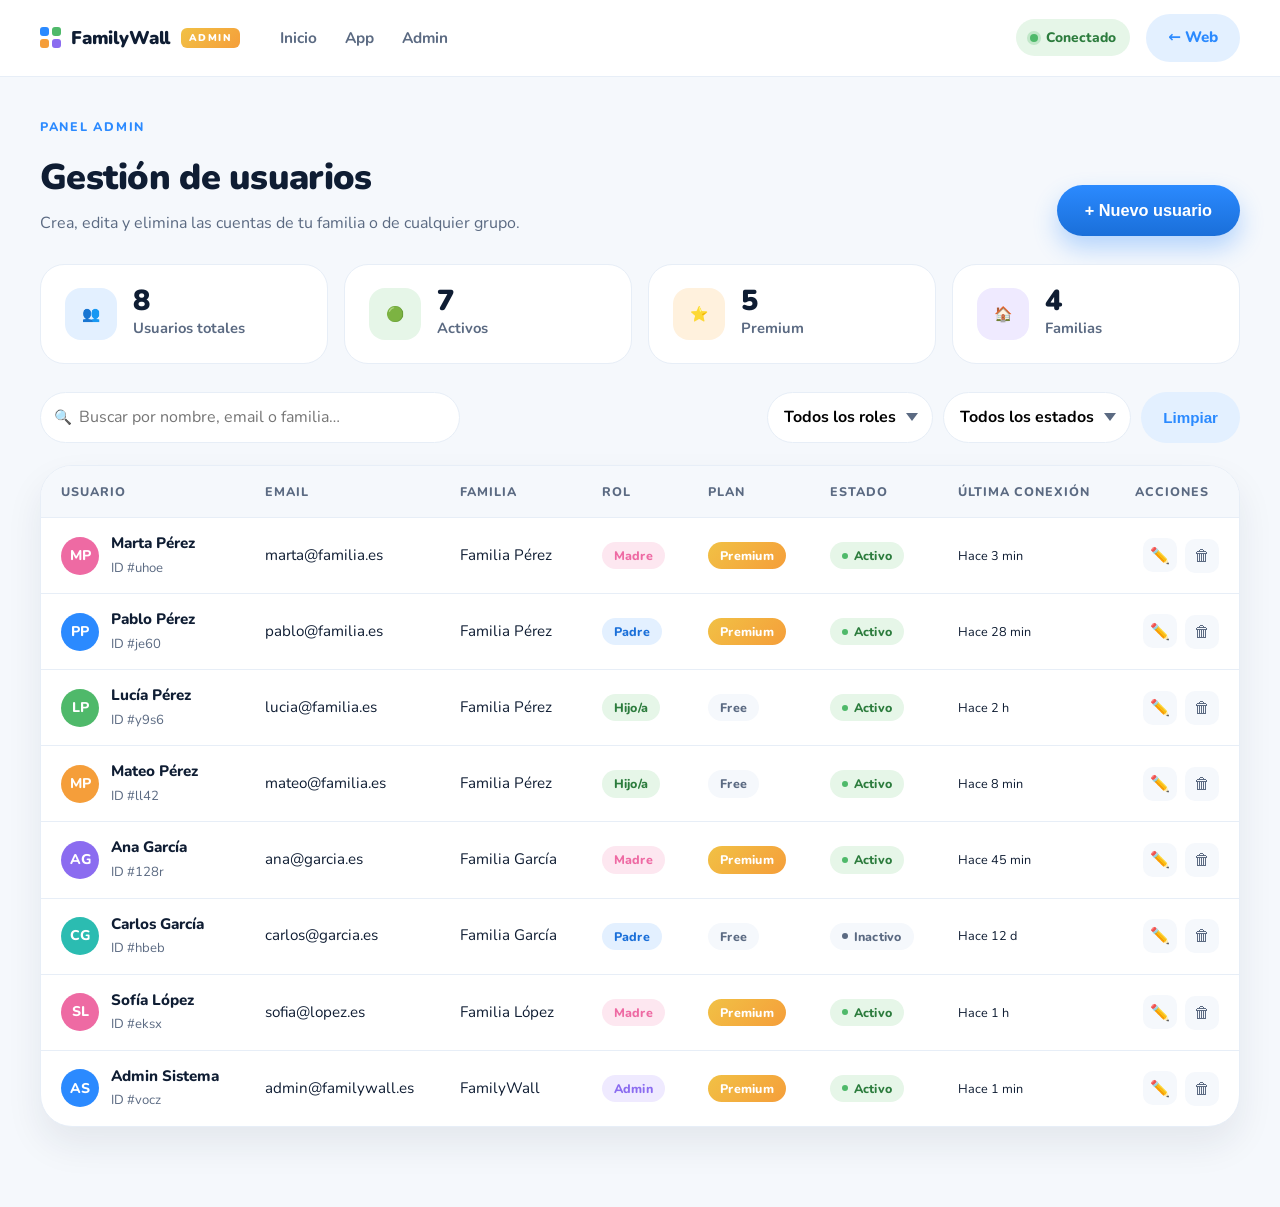
==== admin.html @ 041712ae "Add files via upload" ====
<!DOCTYPE html>
<html lang="es">
<head>
  <meta charset="UTF-8" />
  <meta name="viewport" content="width=device-width, initial-scale=1.0, viewport-fit=cover" />
  <title>FamilyWall · Panel admin</title>
  <link rel="preconnect" href="https://fonts.googleapis.com">
  <link rel="preconnect" href="https://fonts.gstatic.com" crossorigin>
  <link href="https://fonts.googleapis.com/css2?family=Nunito:wght@400;600;700;800;900&display=swap" rel="stylesheet">
  <link rel="stylesheet" href="styles.css" />
</head>
<body class="page-admin">

  <header class="site-header">
    <div class="container site-nav">
      <a href="index.html" class="logo" aria-label="FamilyWall inicio">
        <span class="logo-mark" aria-hidden="true">
          <span></span><span></span><span></span><span></span>
        </span>
        <span class="logo-text">FamilyWall <em class="logo-tag">admin</em></span>
      </a>
      <nav class="nav-links" aria-label="Principal">
        <a href="index.html">Inicio</a>
        <a href="app.html">App</a>
        <a href="admin.html" class="active">Admin</a>
      </nav>
      <div class="nav-actions">
        <span class="admin-pill"><span class="status-dot"></span> Conectado</span>
        <a href="index.html" class="btn btn-ghost">← Web</a>
      </div>
      <button class="menu-toggle" id="menu-toggle" aria-label="Abrir menú">
        <span></span><span></span><span></span>
      </button>
    </div>
  </header>

  <main class="admin-main">
    <div class="container">

      <div class="admin-page-head">
        <div>
          <p class="eyebrow">Panel admin</p>
          <h1>Gestión de usuarios</h1>
          <p class="muted">Crea, edita y elimina las cuentas de tu familia o de cualquier grupo.</p>
        </div>
        <button class="btn btn-primary btn-lg" id="open-new-user">+ Nuevo usuario</button>
      </div>

      <!-- Stats -->
      <section class="admin-stats">
        <article class="admin-stat admin-stat--blue">
          <span class="admin-stat-icon">👥</span>
          <div>
            <strong id="stat-total">0</strong>
            <span>Usuarios totales</span>
          </div>
        </article>
        <article class="admin-stat admin-stat--green">
          <span class="admin-stat-icon">🟢</span>
          <div>
            <strong id="stat-active">0</strong>
            <span>Activos</span>
          </div>
        </article>
        <article class="admin-stat admin-stat--orange">
          <span class="admin-stat-icon">⭐</span>
          <div>
            <strong id="stat-premium">0</strong>
            <span>Premium</span>
          </div>
        </article>
        <article class="admin-stat admin-stat--purple">
          <span class="admin-stat-icon">🏠</span>
          <div>
            <strong id="stat-families">0</strong>
            <span>Familias</span>
          </div>
        </article>
      </section>

      <!-- Toolbar -->
      <section class="admin-toolbar">
        <div class="search-wrap">
          <span class="search-icon">🔍</span>
          <input type="search" id="search-input" placeholder="Buscar por nombre, email o familia…" />
        </div>
        <div class="filter-wrap">
          <select id="filter-role">
            <option value="">Todos los roles</option>
            <option value="Admin">Admin</option>
            <option value="Padre">Padre</option>
            <option value="Madre">Madre</option>
            <option value="Hijo/a">Hijo/a</option>
            <option value="Otro">Otro</option>
          </select>
          <select id="filter-status">
            <option value="">Todos los estados</option>
            <option value="active">Activos</option>
            <option value="inactive">Inactivos</option>
          </select>
          <button class="btn btn-ghost" id="reset-filters">Limpiar</button>
        </div>
      </section>

      <!-- Users table -->
      <section class="admin-card">
        <div class="table-wrap">
          <table class="admin-table">
            <thead>
              <tr>
                <th>Usuario</th>
                <th>Email</th>
                <th>Familia</th>
                <th>Rol</th>
                <th>Plan</th>
                <th>Estado</th>
                <th>Última conexión</th>
                <th class="th-actions">Acciones</th>
              </tr>
            </thead>
            <tbody id="users-tbody"></tbody>
          </table>
        </div>
        <p class="empty-state hidden" id="empty-state">
          No hay usuarios que coincidan con tu búsqueda. Prueba a limpiar los filtros o añade uno nuevo.
        </p>
      </section>

    </div>
  </main>

  <!-- Modal usuario -->
  <div class="modal hidden" id="user-modal" aria-hidden="true">
    <div class="modal-panel">
      <button class="close-button" id="close-user-modal" aria-label="Cerrar">×</button>
      <h3 id="user-modal-title">Nuevo usuario</h3>
      <form id="user-form" novalidate>
        <input type="hidden" name="id" />
        <div class="form-row">
          <label>
            <span>Nombre</span>
            <input type="text" name="name" placeholder="Marta Pérez" required>
          </label>
          <label>
            <span>Email</span>
            <input type="email" name="email" placeholder="marta@ejemplo.com" required>
          </label>
        </div>
        <div class="form-row">
          <label>
            <span>Familia</span>
            <input type="text" name="family" placeholder="Familia Pérez" required>
          </label>
          <label>
            <span>Rol</span>
            <select name="role" required>
              <option>Padre</option>
              <option>Madre</option>
              <option>Hijo/a</option>
              <option>Admin</option>
              <option>Otro</option>
            </select>
          </label>
        </div>
        <div class="form-row">
          <label>
            <span>Plan</span>
            <select name="plan" required>
              <option value="Free">Free</option>
              <option value="Premium">Premium</option>
            </select>
          </label>
          <label>
            <span>Estado</span>
            <select name="status" required>
              <option value="active">Activo</option>
              <option value="inactive">Inactivo</option>
            </select>
          </label>
        </div>
        <label>
          <span>Color de avatar</span>
          <div class="color-picker" role="radiogroup">
            <label class="color-swatch"><input type="radio" name="color" value="blue" checked><span class="dot bg-blue"></span></label>
            <label class="color-swatch"><input type="radio" name="color" value="green"><span class="dot bg-green"></span></label>
            <label class="color-swatch"><input type="radio" name="color" value="orange"><span class="dot bg-orange"></span></label>
            <label class="color-swatch"><input type="radio" name="color" value="purple"><span class="dot bg-purple"></span></label>
            <label class="color-swatch"><input type="radio" name="color" value="pink"><span class="dot bg-pink"></span></label>
            <label class="color-swatch"><input type="radio" name="color" value="teal"><span class="dot bg-teal"></span></label>
          </div>
        </label>
        <div class="form-actions">
          <button type="button" class="btn btn-ghost" id="cancel-user">Cancelar</button>
          <button type="submit" class="btn btn-primary">Guardar usuario</button>
        </div>
      </form>
    </div>
  </div>

  <!-- Modal confirmación borrado -->
  <div class="modal hidden" id="confirm-modal" aria-hidden="true">
    <div class="modal-panel modal-panel--sm">
      <h3>¿Eliminar a este usuario?</h3>
      <p class="muted" id="confirm-text">Esta acción no se puede deshacer.</p>
      <div class="form-actions">
        <button class="btn btn-ghost" id="cancel-delete">Cancelar</button>
        <button class="btn btn-danger" id="confirm-delete">Eliminar</button>
      </div>
    </div>
  </div>

  <script src="admin.js"></script>
</body>
</html>
---- styles.css ----
:root {
  --bg: #ffffff;
  --bg-alt: #f5f8fc;
  --surface: #ffffff;
  --text: #0f1d33;
  --muted: #5b6a82;
  --line: #e7eef7;

  --primary: #2b8aff;
  --primary-dark: #1a6fd9;
  --primary-soft: #e3f0ff;

  --green: #4fb96a;
  --green-soft: #e6f6e8;
  --orange: #f59e3a;
  --orange-soft: #fff1dd;
  --purple: #8b6cf0;
  --purple-soft: #efeaff;
  --pink: #ee6aa3;
  --pink-soft: #fde7f0;
  --teal: #2bbcb1;
  --teal-soft: #def6f3;
  --red: #ef6b6b;
  --red-soft: #fde3e3;
  --gold: #f1c145;

  --shadow-sm: 0 4px 14px rgba(20, 43, 68, 0.06);
  --shadow: 0 18px 36px rgba(20, 43, 68, 0.08);
  --shadow-lg: 0 28px 60px rgba(20, 43, 68, 0.14);

  --radius-sm: 12px;
  --radius: 18px;
  --radius-lg: 24px;
  --radius-xl: 32px;
}

* { box-sizing: border-box; }

html { scroll-behavior: smooth; }

body {
  margin: 0;
  font-family: "Nunito", system-ui, -apple-system, BlinkMacSystemFont, "Segoe UI", Roboto, Helvetica, Arial, sans-serif;
  color: var(--text);
  background: var(--bg);
  -webkit-font-smoothing: antialiased;
  line-height: 1.55;
}

img, svg { display: block; max-width: 100%; }

a { color: inherit; text-decoration: none; }

.container {
  width: min(1200px, calc(100% - 48px));
  margin: 0 auto;
}

.text-blue   { color: var(--primary); }
.text-green  { color: var(--green); }
.text-orange { color: var(--orange); }
.text-red    { color: var(--red); }

/* ───── Top nav ───── */
.site-header {
  position: sticky;
  top: 0;
  z-index: 50;
  background: rgba(255, 255, 255, 0.92);
  border-bottom: 1px solid var(--line);
  backdrop-filter: blur(10px);
}

.site-nav {
  display: flex;
  align-items: center;
  gap: 32px;
  padding: 14px 0;
}

.logo {
  display: inline-flex;
  align-items: center;
  gap: 10px;
  font-weight: 900;
  font-size: 1.15rem;
  letter-spacing: -0.01em;
}
.logo-mark {
  display: grid;
  grid-template-columns: repeat(2, 9px);
  grid-template-rows: repeat(2, 9px);
  gap: 3px;
}
.logo-mark span:nth-child(1) { background: var(--primary); }
.logo-mark span:nth-child(2) { background: var(--green); }
.logo-mark span:nth-child(3) { background: var(--orange); }
.logo-mark span:nth-child(4) { background: var(--purple); }
.logo-mark span { border-radius: 3px; }
.logo-mark--light span { opacity: 0.95; }

.nav-links {
  display: flex;
  gap: 28px;
  margin-left: 8px;
  flex: 1;
}
.nav-links a {
  color: var(--muted);
  font-weight: 700;
  font-size: 0.96rem;
  transition: color .18s ease;
}
.nav-links a:hover { color: var(--primary); }

.nav-actions {
  display: flex;
  align-items: center;
  gap: 16px;
}
.link-muted {
  color: var(--muted);
  font-weight: 700;
  font-size: 0.96rem;
}
.link-muted:hover { color: var(--primary); }

.menu-toggle {
  display: none;
  width: 40px; height: 40px;
  border: none;
  background: transparent;
  flex-direction: column;
  gap: 5px;
  cursor: pointer;
  padding: 0;
  align-items: center; justify-content: center;
}
.menu-toggle span {
  width: 22px; height: 2.5px;
  background: var(--text);
  border-radius: 2px;
}

/* ───── Buttons ───── */
.btn {
  display: inline-flex;
  align-items: center;
  justify-content: center;
  gap: 8px;
  padding: 12px 22px;
  border-radius: 999px;
  font-weight: 800;
  font-size: 0.95rem;
  border: none;
  cursor: pointer;
  transition: transform .18s ease, box-shadow .18s ease, background .18s ease, color .18s ease;
  white-space: nowrap;
}
.btn-lg { padding: 16px 28px; font-size: 1.02rem; }

.btn-primary {
  background: linear-gradient(180deg, var(--primary) 0%, var(--primary-dark) 100%);
  color: #fff;
  box-shadow: 0 12px 24px rgba(43, 138, 255, 0.32);
}
.btn-primary:hover { transform: translateY(-1px); box-shadow: 0 16px 28px rgba(43, 138, 255, 0.42); }

.btn-ghost {
  background: var(--primary-soft);
  color: var(--primary);
}
.btn-ghost:hover { background: #d2e6ff; }

.btn-light {
  background: #fff;
  color: var(--primary);
}
.btn-light:hover { transform: translateY(-1px); }

.btn-outline-light {
  background: transparent;
  color: #fff;
  border: 2px solid rgba(255, 255, 255, 0.6);
}
.btn-outline-light:hover { background: rgba(255, 255, 255, 0.12); }

.btn-ghost-light {
  background: rgba(255, 255, 255, 0.18);
  color: #fff;
  border: 1px solid rgba(255, 255, 255, 0.32);
}
.btn-ghost-light:hover { background: rgba(255, 255, 255, 0.26); }

/* ───── Hero ───── */
.hero {
  position: relative;
  padding: 64px 0 96px;
  background:
    radial-gradient(circle at 92% 0%, rgba(139, 108, 240, 0.10), transparent 38%),
    radial-gradient(circle at -10% 6%, rgba(43, 138, 255, 0.16), transparent 36%),
    linear-gradient(180deg, #f7fbff 0%, #ffffff 100%);
  overflow: hidden;
}
.hero-grid {
  display: grid;
  grid-template-columns: 1.05fr 0.95fr;
  gap: 56px;
  align-items: center;
}

.eyebrow {
  margin: 0 0 14px;
  color: var(--primary);
  font-weight: 800;
  letter-spacing: 0.14em;
  text-transform: uppercase;
  font-size: 0.78rem;
}

.hero-copy h1 {
  margin: 0 0 18px;
  font-size: clamp(2.4rem, 4.5vw, 3.8rem);
  line-height: 1.05;
  font-weight: 900;
  letter-spacing: -0.02em;
}

.lead {
  margin: 0 0 28px;
  color: var(--muted);
  font-size: 1.1rem;
  max-width: 56ch;
}

.cta-row {
  display: flex;
  flex-wrap: wrap;
  gap: 12px;
  margin-bottom: 24px;
}

.store-badges {
  display: flex;
  gap: 12px;
  flex-wrap: wrap;
  margin-bottom: 24px;
}
.store-badge {
  display: inline-flex;
  align-items: center;
  gap: 10px;
  background: var(--text);
  color: #fff;
  padding: 10px 18px;
  border-radius: 14px;
  transition: transform .18s ease;
}
.store-badge:hover { transform: translateY(-2px); }
.store-badge svg {
  width: 22px; height: 22px;
  fill: #fff;
}
.store-badge span {
  display: flex;
  flex-direction: column;
  line-height: 1.1;
}
.store-badge small { font-size: 0.7rem; opacity: 0.75; }
.store-badge strong { font-size: 1.02rem; font-weight: 800; }

.trust-list {
  list-style: none;
  margin: 0; padding: 0;
  display: flex;
  flex-wrap: wrap;
  gap: 18px;
  color: var(--muted);
  font-weight: 700;
  font-size: 0.92rem;
}
.check {
  display: inline-grid;
  place-items: center;
  width: 20px; height: 20px;
  border-radius: 50%;
  background: var(--green-soft);
  color: var(--green);
  margin-right: 6px;
  font-size: 0.78rem;
  font-weight: 900;
}

/* ───── Phone mockups ───── */
.hero-visual {
  position: relative;
  height: 540px;
}
.phone {
  position: absolute;
  width: 270px;
  height: 540px;
  background: #0f1d33;
  border-radius: 42px;
  padding: 12px;
  box-shadow: var(--shadow-lg);
}
.phone-front {
  top: 0;
  left: 50%;
  transform: translateX(-50%) rotate(-4deg);
  z-index: 2;
}
.phone-back {
  top: 70px;
  right: -10px;
  transform: rotate(7deg);
  z-index: 1;
  opacity: 0.95;
}
.phone-notch {
  position: absolute;
  top: 12px;
  left: 50%;
  transform: translateX(-50%);
  width: 80px;
  height: 18px;
  background: #0f1d33;
  border-radius: 0 0 12px 12px;
  z-index: 3;
}
.phone-screen {
  width: 100%;
  height: 100%;
  background: linear-gradient(180deg, #f5faff 0%, #ffffff 100%);
  border-radius: 30px;
  padding: 32px 16px 16px;
  display: flex;
  flex-direction: column;
  gap: 10px;
  overflow: hidden;
}
.screen-header {
  display: flex;
  justify-content: space-between;
  align-items: center;
  padding: 0 4px 8px;
}
.screen-header strong { font-size: 1.2rem; }
.dot-row { display: inline-flex; gap: 4px; }
.dot-row i { width: 6px; height: 6px; border-radius: 50%; background: var(--line); }

.screen-card {
  display: flex;
  align-items: center;
  gap: 10px;
  background: #fff;
  padding: 10px 12px;
  border-radius: 14px;
  box-shadow: var(--shadow-sm);
  font-size: 0.82rem;
}
.screen-card strong { display: block; font-size: 0.86rem; }
.screen-card small { color: var(--muted); font-size: 0.74rem; }
.screen-icon {
  width: 36px; height: 36px;
  border-radius: 10px;
  display: grid; place-items: center;
  font-size: 1.1rem;
  flex-shrink: 0;
}
.screen-card--blue   .screen-icon { background: var(--primary-soft); }
.screen-card--green  .screen-icon { background: var(--green-soft); }
.screen-card--orange .screen-icon { background: var(--orange-soft); }
.screen-card--blue   { border-left: 3px solid var(--primary); }
.screen-card--green  { border-left: 3px solid var(--green); }
.screen-card--orange { border-left: 3px solid var(--orange); }

.screen-avatars {
  margin-top: auto;
  display: flex;
  padding: 6px 4px;
}

/* Chat phone */
.screen-chat {
  background: linear-gradient(180deg, #eaf2fb 0%, #ffffff 100%);
  padding: 36px 14px 14px;
  gap: 8px;
}
.bubble {
  max-width: 80%;
  padding: 10px 14px;
  border-radius: 18px;
  font-size: 0.85rem;
  line-height: 1.35;
  box-shadow: var(--shadow-sm);
}
.bubble-in  { background: #fff; align-self: flex-start; border-bottom-left-radius: 4px; }
.bubble-out { background: var(--primary); color: #fff; align-self: flex-end; border-bottom-right-radius: 4px; }
.chat-input {
  margin-top: auto;
  background: #fff;
  border-radius: 999px;
  padding: 10px 16px;
  color: var(--muted);
  font-size: 0.82rem;
  box-shadow: var(--shadow-sm);
}

.av {
  width: 30px; height: 30px;
  border-radius: 50%;
  display: inline-grid;
  place-items: center;
  color: #fff;
  font-weight: 800;
  font-size: 0.78rem;
  border: 2.5px solid #fff;
}
.av + .av { margin-left: -8px; }
.av-blue   { background: var(--primary); }
.av-green  { background: var(--green); }
.av-orange { background: var(--orange); }
.av-purple { background: var(--purple); }

/* Floating cards */
.floating-card {
  position: absolute;
  background: #fff;
  border-radius: 16px;
  padding: 12px 14px;
  display: flex;
  align-items: center;
  gap: 10px;
  box-shadow: var(--shadow-lg);
  font-size: 0.84rem;
  z-index: 4;
}
.floating-card strong { display: block; font-size: 0.88rem; }
.floating-card small { color: var(--muted); font-size: 0.74rem; }
.fc-icon {
  width: 36px; height: 36px;
  border-radius: 12px;
  display: grid; place-items: center;
  font-size: 1.05rem;
  flex-shrink: 0;
}
.floating-card--cal { top: 30px; left: -10px; }
.floating-card--cal .fc-icon { background: var(--purple-soft); }
.floating-card--loc { bottom: 40px; left: 20px; }
.floating-card--loc .fc-icon { background: var(--red-soft); }

/* ───── Social proof ───── */
.social-proof {
  background: var(--bg-alt);
  padding: 28px 0;
  border-bottom: 1px solid var(--line);
}
.social-proof-inner {
  display: flex;
  justify-content: space-between;
  align-items: center;
  flex-wrap: wrap;
  gap: 16px;
  color: var(--muted);
  font-weight: 700;
}
.social-proof p { margin: 0; }
.social-proof strong { color: var(--text); }
.stars { display: flex; flex-direction: column; align-items: flex-end; }
.stars span { color: var(--gold); letter-spacing: 2px; font-size: 1.05rem; }
.stars small { font-size: 0.82rem; }

/* ───── Section heads ───── */
.section-head {
  text-align: center;
  max-width: 720px;
  margin: 0 auto 56px;
}
.section-head h2 {
  margin: 0 0 14px;
  font-size: clamp(1.8rem, 3vw, 2.6rem);
  font-weight: 900;
  letter-spacing: -0.02em;
  line-height: 1.15;
}
.section-sub {
  margin: 0;
  color: var(--muted);
  font-size: 1.05rem;
}

/* ───── Features grid ───── */
.features { padding: 96px 0; }

.features-grid {
  display: grid;
  grid-template-columns: repeat(3, 1fr);
  gap: 22px;
}
.feature-card {
  background: #fff;
  border: 1px solid var(--line);
  border-radius: var(--radius-lg);
  padding: 28px;
  transition: transform .18s ease, box-shadow .18s ease, border-color .18s ease;
}
.feature-card:hover {
  transform: translateY(-3px);
  box-shadow: var(--shadow);
  border-color: transparent;
}
.feature-card h3 {
  margin: 14px 0 8px;
  font-size: 1.18rem;
  font-weight: 800;
  letter-spacing: -0.01em;
  display: flex;
  align-items: center;
  gap: 8px;
  flex-wrap: wrap;
}
.feature-card p {
  margin: 0;
  color: var(--muted);
  font-size: 0.96rem;
}
.feature-icon {
  display: grid;
  place-items: center;
  width: 52px; height: 52px;
  border-radius: 16px;
  font-size: 1.5rem;
}
.f-blue   .feature-icon { background: var(--primary-soft); }
.f-green  .feature-icon { background: var(--green-soft); }
.f-orange .feature-icon { background: var(--orange-soft); }
.f-purple .feature-icon { background: var(--purple-soft); }
.f-pink   .feature-icon { background: var(--pink-soft); }
.f-teal   .feature-icon { background: var(--teal-soft); }
.f-red    .feature-icon { background: var(--red-soft); }

.badge-premium {
  display: inline-block;
  background: linear-gradient(135deg, #f1c145 0%, #f59e3a 100%);
  color: #fff;
  font-size: 0.66rem;
  font-weight: 900;
  letter-spacing: 0.08em;
  text-transform: uppercase;
  padding: 4px 8px;
  border-radius: 6px;
}
.badge-premium--lg {
  font-size: 0.78rem;
  padding: 6px 14px;
  border-radius: 999px;
}

/* ───── Alternating feature rows ───── */
.feature-rows { padding: 64px 0 96px; background: var(--bg-alt); }
.feature-row {
  display: grid;
  grid-template-columns: 1fr 1fr;
  align-items: center;
  gap: 72px;
  padding: 56px 0;
}
.feature-row.reverse .feature-row-copy { order: 2; }
.feature-row.reverse .feature-row-visual { order: 1; }
.feature-row h2 {
  margin: 0 0 16px;
  font-size: clamp(1.6rem, 2.6vw, 2.2rem);
  font-weight: 900;
  line-height: 1.15;
  letter-spacing: -0.02em;
}
.feature-row p {
  margin: 0 0 20px;
  color: var(--muted);
  font-size: 1.02rem;
}

.bullets {
  list-style: none;
  margin: 0 0 28px;
  padding: 0;
  display: grid;
  gap: 10px;
}
.bullets li {
  position: relative;
  padding-left: 28px;
  color: var(--text);
  font-weight: 600;
}
.bullets li::before {
  content: "✓";
  position: absolute;
  left: 0;
  top: 0;
  width: 20px; height: 20px;
  background: var(--green-soft);
  color: var(--green);
  border-radius: 50%;
  display: grid; place-items: center;
  font-size: 0.78rem;
  font-weight: 900;
}

/* ── Mock visuals shared ── */
.feature-row-visual > * {
  background: #fff;
  border-radius: var(--radius-xl);
  padding: 24px;
  box-shadow: var(--shadow-lg);
}

/* Mock calendar */
.mock-calendar { display: grid; gap: 12px; }
.mc-header {
  display: flex;
  justify-content: space-between;
  align-items: center;
}
.mc-header strong { font-size: 1.15rem; }
.mc-arrows { color: var(--primary); font-weight: 900; letter-spacing: 6px; }
.mc-week, .mc-grid {
  display: grid;
  grid-template-columns: repeat(7, 1fr);
  gap: 6px;
  text-align: center;
}
.mc-week span {
  font-size: 0.72rem;
  color: var(--muted);
  font-weight: 800;
  text-transform: uppercase;
  letter-spacing: 0.1em;
}
.mc-grid div {
  padding: 10px 0;
  border-radius: 10px;
  font-weight: 700;
  font-size: 0.92rem;
  background: #f6f9fd;
  position: relative;
}
.mc-grid div:empty { background: transparent; }
.mc-grid .today {
  background: linear-gradient(180deg, var(--primary) 0%, var(--primary-dark) 100%);
  color: #fff;
}
.mc-grid .dot-blue::after,
.mc-grid .dot-green::after,
.mc-grid .dot-orange::after,
.mc-grid .dot-purple::after {
  content: "";
  position: absolute;
  bottom: 4px;
  left: 50%;
  transform: translateX(-50%);
  width: 5px; height: 5px;
  border-radius: 50%;
}
.mc-grid .dot-blue::after   { background: var(--primary); }
.mc-grid .dot-green::after  { background: var(--green); }
.mc-grid .dot-orange::after { background: var(--orange); }
.mc-grid .dot-purple::after { background: var(--purple); }

.mc-event {
  display: flex;
  gap: 10px;
  align-items: center;
  padding: 10px 14px;
  border-radius: 12px;
  font-weight: 700;
  font-size: 0.92rem;
}
.mc-event span {
  font-size: 0.78rem;
  font-weight: 900;
  letter-spacing: 0.04em;
  padding: 3px 8px;
  border-radius: 6px;
  background: rgba(255, 255, 255, 0.7);
}
.mc-event--blue  { background: var(--primary-soft); color: var(--primary-dark); }
.mc-event--green { background: var(--green-soft); color: #2c7c3d; }

/* Mock list */
.mock-list { display: grid; gap: 8px; }
.ml-head {
  display: flex;
  justify-content: space-between;
  align-items: center;
  margin-bottom: 4px;
}
.ml-head strong { font-size: 1.1rem; }
.ml-head span { color: var(--muted); font-size: 0.86rem; font-weight: 700; }
.ml-item {
  display: flex;
  align-items: center;
  gap: 12px;
  padding: 12px 14px;
  background: #f6f9fd;
  border-radius: 14px;
  font-weight: 700;
  cursor: pointer;
  transition: background .18s ease;
}
.ml-item:hover { background: #eef4fb; }
.ml-item input { width: 20px; height: 20px; accent-color: var(--primary); cursor: pointer; }
.ml-item span { flex: 1; }
.ml-item em {
  font-style: normal;
  color: var(--muted);
  font-size: 0.86rem;
  font-weight: 700;
}
.ml-item:has(input:checked) span { text-decoration: line-through; color: var(--muted); }
.ml-add {
  margin-top: 6px;
  padding: 12px;
  border: 2px dashed var(--line);
  background: transparent;
  color: var(--primary);
  border-radius: 14px;
  font-weight: 800;
  cursor: pointer;
  transition: background .18s ease, border-color .18s ease;
}
.ml-add:hover { background: var(--primary-soft); border-color: var(--primary-soft); }

/* Mock menu */
.mock-menu { display: grid; gap: 10px; }
.mm-day {
  display: flex;
  justify-content: space-between;
  align-items: center;
  gap: 14px;
  padding: 14px 16px;
  background: #f6f9fd;
  border-radius: 14px;
}
.mm-day strong {
  font-size: 0.92rem;
  text-transform: uppercase;
  letter-spacing: 0.08em;
  color: var(--muted);
  min-width: 80px;
}
.mm-day span {
  font-weight: 700;
  font-size: 0.94rem;
  text-align: right;
}
.mm-day--today {
  background: var(--orange-soft);
}
.mm-day--today strong { color: var(--orange); }

/* Mock map */
.mock-map {
  position: relative;
  height: 380px;
  background: linear-gradient(135deg, #eaf3fb 0%, #f6f9fd 100%);
  overflow: hidden;
}
.map-grid {
  position: absolute;
  inset: 0;
  background-image:
    linear-gradient(rgba(43, 138, 255, 0.08) 1px, transparent 1px),
    linear-gradient(90deg, rgba(43, 138, 255, 0.08) 1px, transparent 1px);
  background-size: 40px 40px;
}
.map-pin {
  position: absolute;
  width: 38px; height: 38px;
  border-radius: 50%;
  display: grid;
  place-items: center;
  color: #fff;
  font-weight: 900;
  border: 4px solid #fff;
  box-shadow: var(--shadow);
}
.pin-blue   { background: var(--primary); }
.pin-green  { background: var(--green); }
.pin-orange { background: var(--orange); }
.map-card {
  position: absolute;
  bottom: 16px;
  left: 16px;
  right: 16px;
  background: #fff;
  border-radius: 16px;
  padding: 14px 16px;
  box-shadow: var(--shadow-lg);
}
.map-card strong { font-size: 1rem; }
.map-card small { display: block; color: var(--muted); margin-top: 2px; font-size: 0.86rem; }

/* ───── Premium ───── */
.premium { padding: 64px 0; }
.premium-card {
  background: linear-gradient(135deg, #1a2438 0%, #233155 100%);
  color: #fff;
  border-radius: var(--radius-xl);
  padding: 56px;
  display: grid;
  grid-template-columns: 1.4fr 0.8fr;
  gap: 48px;
  align-items: center;
  position: relative;
  overflow: hidden;
}
.premium-card::before {
  content: "";
  position: absolute;
  width: 320px; height: 320px;
  border-radius: 50%;
  background: radial-gradient(circle, rgba(241, 193, 69, 0.35) 0%, transparent 70%);
  top: -120px; right: -80px;
}
.premium-card h2 {
  margin: 16px 0 16px;
  font-size: clamp(1.8rem, 2.6vw, 2.4rem);
  font-weight: 900;
  letter-spacing: -0.02em;
  line-height: 1.15;
  position: relative;
}
.premium-card p {
  margin: 0 0 28px;
  color: rgba(255, 255, 255, 0.78);
  font-size: 1.05rem;
  max-width: 52ch;
  position: relative;
}
.premium-card .cta-row { position: relative; margin: 0; }
.premium-list {
  list-style: none;
  margin: 0; padding: 0;
  display: grid;
  gap: 14px;
  position: relative;
}
.premium-list li {
  display: flex;
  align-items: center;
  gap: 14px;
  padding: 14px 18px;
  background: rgba(255, 255, 255, 0.08);
  border-radius: 14px;
  font-weight: 700;
}
.premium-list span {
  width: 36px; height: 36px;
  border-radius: 12px;
  background: rgba(241, 193, 69, 0.25);
  display: grid; place-items: center;
  font-size: 1.1rem;
}

/* ───── Testimonials ───── */
.testimonials { padding: 96px 0; }
.testimonials-grid {
  display: grid;
  grid-template-columns: repeat(3, 1fr);
  gap: 22px;
}
.testimonial {
  margin: 0;
  background: #fff;
  border: 1px solid var(--line);
  border-radius: var(--radius-lg);
  padding: 28px;
  display: flex;
  flex-direction: column;
  gap: 22px;
  transition: transform .18s ease, box-shadow .18s ease;
}
.testimonial:hover { transform: translateY(-3px); box-shadow: var(--shadow); }
.testimonial blockquote {
  margin: 0;
  font-size: 1.02rem;
  line-height: 1.55;
  font-weight: 600;
}
.testimonial figcaption {
  display: flex;
  align-items: center;
  gap: 12px;
  margin-top: auto;
}
.testimonial figcaption strong { display: block; font-size: 0.96rem; }
.testimonial figcaption small { color: var(--muted); font-size: 0.84rem; }

/* ───── Final CTA ───── */
.final-cta { padding: 64px 0 96px; }
.final-cta-card {
  background:
    radial-gradient(circle at 90% 0%, rgba(255, 255, 255, 0.18), transparent 50%),
    linear-gradient(135deg, var(--primary) 0%, var(--primary-dark) 100%);
  color: #fff;
  border-radius: var(--radius-xl);
  padding: 56px;
  display: grid;
  grid-template-columns: 1.3fr 1fr;
  gap: 32px;
  align-items: center;
  box-shadow: 0 24px 56px rgba(43, 138, 255, 0.32);
}
.final-cta-card h2 {
  margin: 0 0 12px;
  font-size: clamp(1.6rem, 2.4vw, 2.2rem);
  font-weight: 900;
  letter-spacing: -0.02em;
  line-height: 1.15;
}
.final-cta-card p {
  margin: 0;
  color: rgba(255, 255, 255, 0.85);
  font-size: 1.02rem;
}
.final-cta-card .cta-row { margin: 0; justify-content: flex-end; }

/* ───── Footer ───── */
.site-footer {
  background: #0f1d33;
  color: rgba(255, 255, 255, 0.78);
  padding: 64px 0 24px;
}
.footer-grid {
  display: grid;
  grid-template-columns: 1.6fr repeat(3, 1fr);
  gap: 48px;
  margin-bottom: 48px;
}
.footer-brand .logo { color: #fff; margin-bottom: 16px; }
.footer-brand p {
  margin: 0 0 20px;
  font-size: 0.96rem;
  max-width: 36ch;
}
.social {
  display: flex;
  gap: 10px;
}
.social a {
  width: 40px; height: 40px;
  display: grid; place-items: center;
  background: rgba(255, 255, 255, 0.08);
  border-radius: 12px;
  transition: background .18s ease, transform .18s ease;
}
.social a:hover { background: var(--primary); transform: translateY(-2px); }
.social svg {
  width: 18px; height: 18px;
  fill: #fff;
}
.footer-col h4 {
  margin: 0 0 16px;
  color: #fff;
  font-size: 0.96rem;
  font-weight: 800;
  letter-spacing: 0.04em;
  text-transform: uppercase;
}
.footer-col ul {
  list-style: none;
  margin: 0; padding: 0;
  display: grid;
  gap: 10px;
}
.footer-col a {
  color: rgba(255, 255, 255, 0.72);
  font-size: 0.96rem;
  transition: color .18s ease;
}
.footer-col a:hover { color: #fff; }
.footer-bottom {
  display: flex;
  justify-content: space-between;
  align-items: center;
  flex-wrap: wrap;
  gap: 12px;
  padding-top: 24px;
  border-top: 1px solid rgba(255, 255, 255, 0.1);
  color: rgba(255, 255, 255, 0.55);
}

/* ───── Responsive ───── */
@media (max-width: 1040px) {
  .hero-grid { grid-template-columns: 1fr; gap: 64px; }
  .hero-visual { height: 540px; max-width: 420px; margin: 0 auto; }
  .features-grid { grid-template-columns: repeat(2, 1fr); }
  .feature-row { grid-template-columns: 1fr; gap: 36px; padding: 36px 0; }
  .feature-row.reverse .feature-row-copy { order: 1; }
  .feature-row.reverse .feature-row-visual { order: 2; }
  .premium-card,
  .final-cta-card { grid-template-columns: 1fr; padding: 40px; }
  .final-cta-card .cta-row { justify-content: flex-start; }
  .testimonials-grid { grid-template-columns: 1fr; }
  .footer-grid { grid-template-columns: 1fr 1fr; gap: 32px; }
}

@media (max-width: 720px) {
  .nav-links,
  .nav-actions .link-muted { display: none; }
  .menu-toggle { display: flex; }
  .nav-actions { margin-left: auto; }
  .nav-actions .btn { padding: 10px 16px; font-size: 0.88rem; }
  .site-nav { gap: 16px; }

  .nav-links.open {
    display: flex;
    position: absolute;
    top: 64px; left: 0; right: 0;
    background: #fff;
    flex-direction: column;
    padding: 20px 24px;
    border-bottom: 1px solid var(--line);
    box-shadow: var(--shadow);
    gap: 16px;
  }

  .hero { padding: 40px 0 64px; }
  .features { padding: 64px 0; }
  .features-grid { grid-template-columns: 1fr; }
  .premium, .testimonials, .final-cta { padding: 48px 0; }
  .feature-rows { padding: 32px 0 64px; }
  .premium-card, .final-cta-card { padding: 32px; border-radius: var(--radius-lg); }
  .footer-grid { grid-template-columns: 1fr; }

  .phone { width: 230px; height: 460px; }
  .floating-card { display: none; }
  .hero-visual { height: 480px; }

  .section-head { margin-bottom: 36px; }
}

/* ═════════════════════════════════════════════
   ADICIONES: feature-link, FAQ, App, Admin
   ═════════════════════════════════════════════ */

/* lead em y feature-link */
.lead em { font-style: italic; color: var(--text); }
.feature-link {
  display: inline-block;
  margin-top: 14px;
  font-weight: 800;
  color: var(--primary);
  font-size: 0.94rem;
  transition: transform .18s ease;
}
.feature-link:hover { transform: translateX(3px); }

/* ───── FAQ ───── */
.faq { padding: 64px 0 96px; background: var(--bg-alt); }
.faq-grid {
  display: grid;
  grid-template-columns: repeat(2, 1fr);
  gap: 18px;
}
.faq-item {
  background: #fff;
  border: 1px solid var(--line);
  border-radius: var(--radius-lg);
  padding: 24px 26px;
}
.faq-item h3 {
  margin: 0 0 8px;
  font-size: 1.1rem;
  font-weight: 800;
}
.faq-item p {
  margin: 0;
  color: var(--muted);
}
@media (max-width: 720px) {
  .faq-grid { grid-template-columns: 1fr; }
}

/* ═════════════ APP (calendario / menú / compra) ═════════════ */

.page-app { background: var(--bg-alt); }
.app-main { padding: 40px 0 80px; min-height: calc(100vh - 80px); }

.app-page-head {
  display: flex;
  justify-content: space-between;
  align-items: flex-end;
  flex-wrap: wrap;
  gap: 24px;
  margin-bottom: 28px;
}
.app-page-head h1 {
  margin: 6px 0 0;
  font-size: clamp(1.6rem, 2.6vw, 2.2rem);
  font-weight: 900;
  letter-spacing: -0.02em;
}

.app-summary {
  display: flex;
  gap: 12px;
  flex-wrap: wrap;
}
.summary-pill {
  display: inline-flex;
  align-items: center;
  gap: 12px;
  background: #fff;
  border-radius: 999px;
  padding: 10px 18px;
  box-shadow: var(--shadow-sm);
  border: 1px solid var(--line);
}
.summary-pill strong {
  font-size: 1.4rem;
  font-weight: 900;
  line-height: 1;
}
.summary-pill span {
  color: var(--muted);
  font-weight: 700;
  font-size: 0.88rem;
}
.summary-pill--blue   strong { color: var(--primary); }
.summary-pill--orange strong { color: var(--orange); }
.summary-pill--green  strong { color: var(--green); }

.family-avatars {
  display: inline-flex;
  align-items: center;
}

/* Tabs de la app */
.app-tabs {
  display: flex;
  gap: 8px;
  margin-bottom: 22px;
  padding: 6px;
  background: #fff;
  border-radius: 999px;
  box-shadow: var(--shadow-sm);
  width: fit-content;
  max-width: 100%;
  overflow-x: auto;
}
.app-tab {
  border: none;
  background: transparent;
  color: var(--muted);
  font-weight: 800;
  padding: 12px 22px;
  border-radius: 999px;
  cursor: pointer;
  display: inline-flex;
  align-items: center;
  gap: 8px;
  white-space: nowrap;
  transition: background .18s ease, color .18s ease;
}
.app-tab:hover { background: var(--primary-soft); color: var(--primary); }
.app-tab.active {
  background: linear-gradient(180deg, var(--primary) 0%, var(--primary-dark) 100%);
  color: #fff;
  box-shadow: 0 8px 16px rgba(43, 138, 255, 0.28);
}
.nav-emoji { font-size: 1.05rem; }

/* Tab panels */
.tab-panel { display: none; }
.tab-panel.active { display: block; animation: fadeUp 0.28s ease; }
@keyframes fadeUp {
  from { opacity: 0; transform: translateY(6px); }
  to   { opacity: 1; transform: translateY(0); }
}

.app .card,
.app-main .card {
  background: #fff;
  border-radius: var(--radius-xl);
  padding: 28px;
  box-shadow: var(--shadow);
  margin-bottom: 22px;
}
.card {
  background: #fff;
  border-radius: var(--radius-xl);
  padding: 28px;
  box-shadow: var(--shadow);
  margin-bottom: 22px;
}

.section-header {
  display: flex;
  justify-content: space-between;
  align-items: center;
  flex-wrap: wrap;
  gap: 16px;
  margin-bottom: 4px;
}
.section-header h3 {
  margin: 4px 0 0;
  font-size: 1.4rem;
  font-weight: 900;
  letter-spacing: -0.01em;
}
.tag {
  margin: 0;
  font-size: 0.74rem;
  text-transform: uppercase;
  color: var(--primary);
  letter-spacing: 0.14em;
  font-weight: 800;
}

/* Calendario - month panel completo */
.month-panel {
  background: var(--bg-alt);
  border-radius: var(--radius-lg);
  padding: 20px;
  margin-top: 20px;
}
.month-nav {
  display: flex;
  justify-content: space-between;
  align-items: center;
  gap: 16px;
  margin-bottom: 18px;
}
.month-nav div { text-align: center; }
.month-label {
  margin: 0 0 4px;
  font-size: 0.74rem;
  color: var(--muted);
  text-transform: uppercase;
  letter-spacing: 0.14em;
  font-weight: 800;
}
.month-nav strong { font-size: 1.3rem; font-weight: 900; text-transform: capitalize; }

.ghost-button {
  border: none;
  background: #fff;
  color: var(--primary);
  width: 46px; height: 46px;
  border-radius: 50%;
  box-shadow: var(--shadow-sm);
  cursor: pointer;
  font-size: 1.4rem;
  font-weight: 700;
  transition: transform .18s ease, background .18s ease;
}
.ghost-button:hover { background: var(--primary-soft); transform: translateY(-1px); }

.calendar-legend {
  display: flex;
  flex-wrap: wrap;
  gap: 8px;
  margin-bottom: 18px;
}
.legend-item {
  display: inline-flex;
  align-items: center;
  gap: 8px;
  background: #fff;
  border-radius: 999px;
  padding: 6px 14px;
  box-shadow: var(--shadow-sm);
  font-size: 0.86rem;
  font-weight: 700;
}
.legend-dot { width: 10px; height: 10px; border-radius: 50%; }
.legend-blue   { background: var(--primary); }
.legend-green  { background: var(--green); }
.legend-orange { background: var(--orange); }
.legend-purple { background: var(--purple); }

.month-grid {
  display: grid;
  grid-template-columns: repeat(7, minmax(0, 1fr));
  gap: 6px;
}
.day-header,
.day-cell {
  min-height: 76px;
  border-radius: 14px;
  padding: 8px;
  display: flex;
  flex-direction: column;
  gap: 6px;
}
.day-header {
  align-items: center;
  justify-content: center;
  color: var(--muted);
  font-size: 0.74rem;
  font-weight: 800;
  text-transform: uppercase;
  letter-spacing: 0.08em;
  min-height: auto;
  padding: 6px 0;
}
.day-cell {
  background: #fff;
  box-shadow: inset 0 0 0 1px rgba(41, 66, 90, 0.05);
  transition: transform .18s ease, box-shadow .18s ease;
}
.day-cell:hover { transform: translateY(-2px); box-shadow: var(--shadow-sm); }
.day-cell.inactive { opacity: 0.4; background: transparent; box-shadow: none; }
.day-number {
  display: inline-flex;
  align-items: center;
  justify-content: center;
  width: 30px; height: 30px;
  border-radius: 10px;
  font-weight: 800;
  font-size: 0.9rem;
}
.day-cell.today .day-number {
  background: linear-gradient(180deg, var(--primary) 0%, var(--primary-dark) 100%);
  color: #fff;
  box-shadow: 0 6px 12px rgba(43, 138, 255, 0.3);
}
.day-events { display: flex; flex-wrap: wrap; gap: 4px; }
.event-dot { width: 8px; height: 8px; border-radius: 50%; background: var(--primary); }
.tag-blue.event-dot   { background: var(--primary); }
.tag-green.event-dot  { background: var(--green); }
.tag-orange.event-dot { background: var(--orange); }
.tag-purple.event-dot { background: var(--purple); }
.more-dot { background: var(--muted); }

/* Listas dentro de la app */
.event-list,
.menu-list,
.shopping-list {
  display: grid;
  gap: 12px;
  margin-top: 22px;
}

.event-card,
.menu-card,
.shopping-item {
  background: #fff;
  border: 1px solid var(--line);
  border-radius: var(--radius-lg);
  padding: 16px 18px;
  display: flex;
  justify-content: space-between;
  align-items: center;
  gap: 16px;
  transition: transform .18s ease, box-shadow .18s ease;
}
.event-card:hover,
.menu-card:hover,
.shopping-item:hover { transform: translateY(-2px); box-shadow: var(--shadow-sm); }

.event-card.today-event {
  background: var(--green-soft);
  border-color: rgba(79, 185, 106, 0.3);
}

.event-meta {
  display: flex;
  align-items: center;
  gap: 14px;
  flex: 1;
  min-width: 0;
}
.event-icon {
  display: grid;
  place-items: center;
  width: 44px; height: 44px;
  border-radius: 14px;
  background: var(--primary-soft);
  font-size: 1.3rem;
  flex-shrink: 0;
}
.event-card strong,
.menu-card strong,
.shopping-item strong {
  font-size: 1rem;
  font-weight: 800;
  display: block;
}
.event-card p,
.menu-card p,
.shopping-item p {
  margin: 4px 0 0;
  color: var(--muted);
  font-size: 0.9rem;
}
.event-right {
  display: flex;
  flex-direction: column;
  align-items: flex-end;
  gap: 8px;
}
.event-badge {
  padding: 6px 12px;
  border-radius: 999px;
  color: #fff;
  font-size: 0.74rem;
  font-weight: 800;
  letter-spacing: 0.04em;
  text-transform: uppercase;
}
.tag-blue   { background: var(--primary); }
.tag-green  { background: var(--green); }
.tag-orange { background: var(--orange); }
.tag-purple { background: var(--purple); }
.today-chip {
  display: inline-flex;
  padding: 4px 10px;
  border-radius: 999px;
  background: var(--primary-soft);
  color: var(--primary);
  font-size: 0.74rem;
  font-weight: 800;
}

.menu-card span.day-chip {
  background: var(--orange-soft);
  color: var(--orange);
  padding: 6px 12px;
  border-radius: 999px;
  font-weight: 800;
  font-size: 0.82rem;
  text-transform: capitalize;
  flex-shrink: 0;
}

.shopping-item label {
  display: flex;
  align-items: center;
  gap: 14px;
  width: 100%;
  cursor: pointer;
  margin: 0;
}
.shopping-item input[type="checkbox"] {
  width: 24px; height: 24px;
  accent-color: var(--primary);
  cursor: pointer;
  flex-shrink: 0;
}
.shopping-item:has(input:checked) { background: var(--bg-alt); opacity: 0.78; }
.shopping-item:has(input:checked) strong { text-decoration: line-through; color: var(--muted); }

.empty-msg {
  text-align: center;
  padding: 40px 20px;
  color: var(--muted);
  font-weight: 600;
}

/* Modal compartido (app + admin) */
.modal {
  position: fixed;
  inset: 0;
  background: rgba(13, 29, 52, 0.42);
  display: grid;
  place-items: center;
  z-index: 100;
  animation: fadeIn .2s ease;
  padding: 16px;
}
@keyframes fadeIn { from { opacity: 0; } to { opacity: 1; } }
.modal.hidden { display: none; }
.modal-panel {
  width: min(640px, 100%);
  background: #fff;
  border-radius: var(--radius-xl);
  padding: 32px;
  position: relative;
  box-shadow: var(--shadow-lg);
  animation: popIn .22s ease;
  max-height: 90vh;
  overflow-y: auto;
}
.modal-panel--sm { width: min(420px, 100%); }
@keyframes popIn {
  from { opacity: 0; transform: translateY(8px) scale(0.98); }
  to   { opacity: 1; transform: translateY(0) scale(1); }
}
.modal-panel h3 {
  margin: 0 0 18px;
  font-size: 1.45rem;
  font-weight: 900;
}
.modal-panel form { display: grid; gap: 14px; }
.modal-panel input,
.modal-panel textarea,
.modal-panel select {
  width: 100%;
  border: 1.5px solid var(--line);
  border-radius: 14px;
  padding: 12px 14px;
  font: inherit;
  background: #fff;
  transition: border-color .18s ease, box-shadow .18s ease;
}
.modal-panel input:focus,
.modal-panel textarea:focus,
.modal-panel select:focus {
  outline: none;
  border-color: var(--primary);
  box-shadow: 0 0 0 4px rgba(43, 138, 255, 0.14);
}
.close-button {
  position: absolute;
  top: 14px; right: 14px;
  border: none;
  background: var(--bg-alt);
  width: 36px; height: 36px;
  border-radius: 50%;
  font-size: 1.3rem;
  color: var(--muted);
  cursor: pointer;
  display: grid;
  place-items: center;
  transition: background .18s ease, color .18s ease;
}
.close-button:hover { background: var(--red); color: #fff; }

/* ═════════════ ADMIN ═════════════ */

.page-admin { background: var(--bg-alt); }
.admin-main { padding: 40px 0 80px; min-height: calc(100vh - 80px); }

.logo-tag {
  font-size: 0.62rem;
  font-style: normal;
  font-weight: 900;
  letter-spacing: 0.14em;
  text-transform: uppercase;
  background: linear-gradient(135deg, #f1c145, #f59e3a);
  color: #fff;
  padding: 3px 8px;
  border-radius: 6px;
  margin-left: 6px;
  vertical-align: 3px;
}

.admin-pill {
  display: inline-flex;
  align-items: center;
  gap: 8px;
  background: var(--green-soft);
  color: #2c7c3d;
  padding: 8px 14px;
  border-radius: 999px;
  font-weight: 800;
  font-size: 0.86rem;
}
.status-dot {
  width: 8px; height: 8px;
  border-radius: 50%;
  background: var(--green);
  box-shadow: 0 0 0 3px rgba(79, 185, 106, 0.25);
  animation: pulse 1.6s ease-in-out infinite;
}
@keyframes pulse {
  0%, 100% { box-shadow: 0 0 0 3px rgba(79, 185, 106, 0.25); }
  50% { box-shadow: 0 0 0 6px rgba(79, 185, 106, 0.10); }
}

.admin-page-head {
  display: flex;
  justify-content: space-between;
  align-items: flex-end;
  flex-wrap: wrap;
  gap: 24px;
  margin-bottom: 28px;
}
.admin-page-head h1 {
  margin: 6px 0 6px;
  font-size: clamp(1.8rem, 2.8vw, 2.4rem);
  font-weight: 900;
  letter-spacing: -0.02em;
}
.muted { color: var(--muted); margin: 0; }

.admin-stats {
  display: grid;
  grid-template-columns: repeat(4, 1fr);
  gap: 16px;
  margin-bottom: 28px;
}
.admin-stat {
  background: #fff;
  border: 1px solid var(--line);
  border-radius: var(--radius-lg);
  padding: 22px 24px;
  display: flex;
  align-items: center;
  gap: 16px;
}
.admin-stat-icon {
  width: 52px; height: 52px;
  border-radius: 16px;
  display: grid;
  place-items: center;
  font-size: 1.5rem;
  flex-shrink: 0;
}
.admin-stat--blue   .admin-stat-icon { background: var(--primary-soft); }
.admin-stat--green  .admin-stat-icon { background: var(--green-soft); }
.admin-stat--orange .admin-stat-icon { background: var(--orange-soft); }
.admin-stat--purple .admin-stat-icon { background: var(--purple-soft); }
.admin-stat strong {
  display: block;
  font-size: 1.8rem;
  font-weight: 900;
  letter-spacing: -0.02em;
  line-height: 1;
}
.admin-stat span {
  color: var(--muted);
  font-weight: 700;
  font-size: 0.92rem;
}

/* Toolbar */
.admin-toolbar {
  display: flex;
  justify-content: space-between;
  gap: 16px;
  flex-wrap: wrap;
  margin-bottom: 22px;
}
.search-wrap {
  position: relative;
  flex: 1;
  min-width: 240px;
  max-width: 420px;
}
.search-icon {
  position: absolute;
  left: 14px;
  top: 50%;
  transform: translateY(-50%);
  color: var(--muted);
  font-size: 0.9rem;
}
#search-input {
  width: 100%;
  padding: 12px 16px 12px 38px;
  border: 1.5px solid var(--line);
  border-radius: 999px;
  background: #fff;
  font: inherit;
  transition: border-color .18s ease, box-shadow .18s ease;
}
#search-input:focus {
  outline: none;
  border-color: var(--primary);
  box-shadow: 0 0 0 4px rgba(43, 138, 255, 0.14);
}
.filter-wrap {
  display: flex;
  gap: 10px;
  flex-wrap: wrap;
}
.filter-wrap select {
  padding: 11px 36px 11px 16px;
  border: 1.5px solid var(--line);
  border-radius: 999px;
  background: #fff
    url("data:image/svg+xml;utf8,<svg xmlns='http://www.w3.org/2000/svg' width='12' height='8' viewBox='0 0 12 8'><path fill='%235b6a82' d='M6 8L0 0h12z'/></svg>") no-repeat right 14px center;
  font: inherit;
  font-weight: 700;
  cursor: pointer;
  appearance: none;
}
.filter-wrap select:focus {
  outline: none;
  border-color: var(--primary);
}

/* Tabla */
.admin-card {
  background: #fff;
  border-radius: var(--radius-xl);
  box-shadow: var(--shadow);
  border: 1px solid var(--line);
  overflow: hidden;
}
.table-wrap {
  overflow-x: auto;
}
.admin-table {
  width: 100%;
  border-collapse: collapse;
  font-size: 0.95rem;
}
.admin-table thead th {
  text-align: left;
  padding: 16px 20px;
  font-weight: 800;
  font-size: 0.78rem;
  text-transform: uppercase;
  letter-spacing: 0.08em;
  color: var(--muted);
  background: var(--bg-alt);
  border-bottom: 1px solid var(--line);
  white-space: nowrap;
}
.admin-table tbody td {
  padding: 14px 20px;
  border-bottom: 1px solid var(--line);
  vertical-align: middle;
}
.admin-table tbody tr:last-child td { border-bottom: none; }
.admin-table tbody tr {
  transition: background .15s ease;
}
.admin-table tbody tr:hover { background: var(--bg-alt); }

.user-cell {
  display: flex;
  align-items: center;
  gap: 12px;
}
.user-cell .av {
  width: 38px; height: 38px;
  font-size: 0.88rem;
  border-width: 0;
  flex-shrink: 0;
}
.user-cell strong {
  display: block;
  font-weight: 800;
}
.user-cell small {
  color: var(--muted);
  font-size: 0.82rem;
}

.role-chip,
.plan-chip,
.status-chip {
  display: inline-flex;
  align-items: center;
  gap: 6px;
  padding: 4px 12px;
  border-radius: 999px;
  font-size: 0.78rem;
  font-weight: 800;
  letter-spacing: 0.02em;
  white-space: nowrap;
}
.role-chip { background: var(--primary-soft); color: var(--primary-dark); }
.role-chip.role-admin   { background: var(--purple-soft); color: var(--purple); }
.role-chip.role-padre   { background: var(--primary-soft); color: var(--primary-dark); }
.role-chip.role-madre   { background: var(--pink-soft); color: var(--pink); }
.role-chip.role-hijo    { background: var(--green-soft); color: #2c7c3d; }
.role-chip.role-otro    { background: var(--bg-alt); color: var(--muted); }

.plan-chip { background: var(--bg-alt); color: var(--muted); }
.plan-chip.plan-premium {
  background: linear-gradient(135deg, #f1c145, #f59e3a);
  color: #fff;
}

.status-chip { background: var(--bg-alt); color: var(--muted); }
.status-chip.status-active {
  background: var(--green-soft);
  color: #2c7c3d;
}
.status-chip.status-active::before {
  content: "";
  width: 6px; height: 6px;
  border-radius: 50%;
  background: var(--green);
}
.status-chip.status-inactive::before {
  content: "";
  width: 6px; height: 6px;
  border-radius: 50%;
  background: var(--muted);
}

.th-actions, .td-actions { text-align: right; white-space: nowrap; }
.icon-btn {
  border: none;
  background: var(--bg-alt);
  color: var(--muted);
  width: 34px; height: 34px;
  border-radius: 10px;
  cursor: pointer;
  font-size: 1rem;
  margin-left: 4px;
  transition: background .18s ease, color .18s ease, transform .18s ease;
}
.icon-btn:hover { background: var(--primary-soft); color: var(--primary); transform: translateY(-1px); }
.icon-btn.icon-btn--danger:hover { background: var(--red-soft); color: var(--red); }

.empty-state {
  padding: 60px 20px;
  text-align: center;
  color: var(--muted);
  font-weight: 600;
}
.hidden { display: none !important; }

/* Forms admin */
.form-row {
  display: grid;
  grid-template-columns: 1fr 1fr;
  gap: 14px;
}
.modal-panel form label {
  display: grid;
  gap: 6px;
  font-weight: 700;
  font-size: 0.9rem;
  color: var(--text);
}
.modal-panel form label > span:first-child {
  color: var(--muted);
  font-size: 0.82rem;
  font-weight: 800;
  text-transform: uppercase;
  letter-spacing: 0.06em;
}
.form-actions {
  display: flex;
  justify-content: flex-end;
  gap: 10px;
  margin-top: 8px;
}

/* Color picker */
.color-picker {
  display: flex;
  gap: 8px;
  flex-wrap: wrap;
}
.color-swatch {
  cursor: pointer;
  position: relative;
}
.color-swatch input { position: absolute; opacity: 0; pointer-events: none; }
.color-swatch .dot {
  display: block;
  width: 32px; height: 32px;
  border-radius: 50%;
  border: 3px solid #fff;
  box-shadow: 0 0 0 2px transparent, var(--shadow-sm);
  transition: box-shadow .18s ease;
}
.color-swatch input:checked + .dot {
  box-shadow: 0 0 0 2px var(--text), var(--shadow-sm);
}
.bg-blue   { background: var(--primary); }
.bg-green  { background: var(--green); }
.bg-orange { background: var(--orange); }
.bg-purple { background: var(--purple); }
.bg-pink   { background: var(--pink); }
.bg-teal   { background: var(--teal); }

/* Avatares en tabla */
.av.av-pink { background: var(--pink); }
.av.av-teal { background: var(--teal); }

/* Botón danger */
.btn-danger {
  background: linear-gradient(180deg, var(--red) 0%, #d24f4f 100%);
  color: #fff;
  box-shadow: 0 12px 24px rgba(239, 107, 107, 0.32);
}
.btn-danger:hover { transform: translateY(-1px); box-shadow: 0 16px 28px rgba(239, 107, 107, 0.42); }

/* Responsive admin */
@media (max-width: 940px) {
  .admin-stats { grid-template-columns: repeat(2, 1fr); }
}
@media (max-width: 720px) {
  .admin-stats { grid-template-columns: 1fr; }
  .form-row { grid-template-columns: 1fr; }
  .admin-toolbar { flex-direction: column; }
  .search-wrap { max-width: 100%; }
  .app-page-head { flex-direction: column; align-items: flex-start; }
  .summary-pill { padding: 8px 14px; }
  .day-header, .day-cell { min-height: 56px; padding: 6px; border-radius: 12px; }
  .day-number { width: 24px; height: 24px; font-size: 0.82rem; }
  .month-grid { gap: 4px; }
  .family-avatars { display: none; }
}
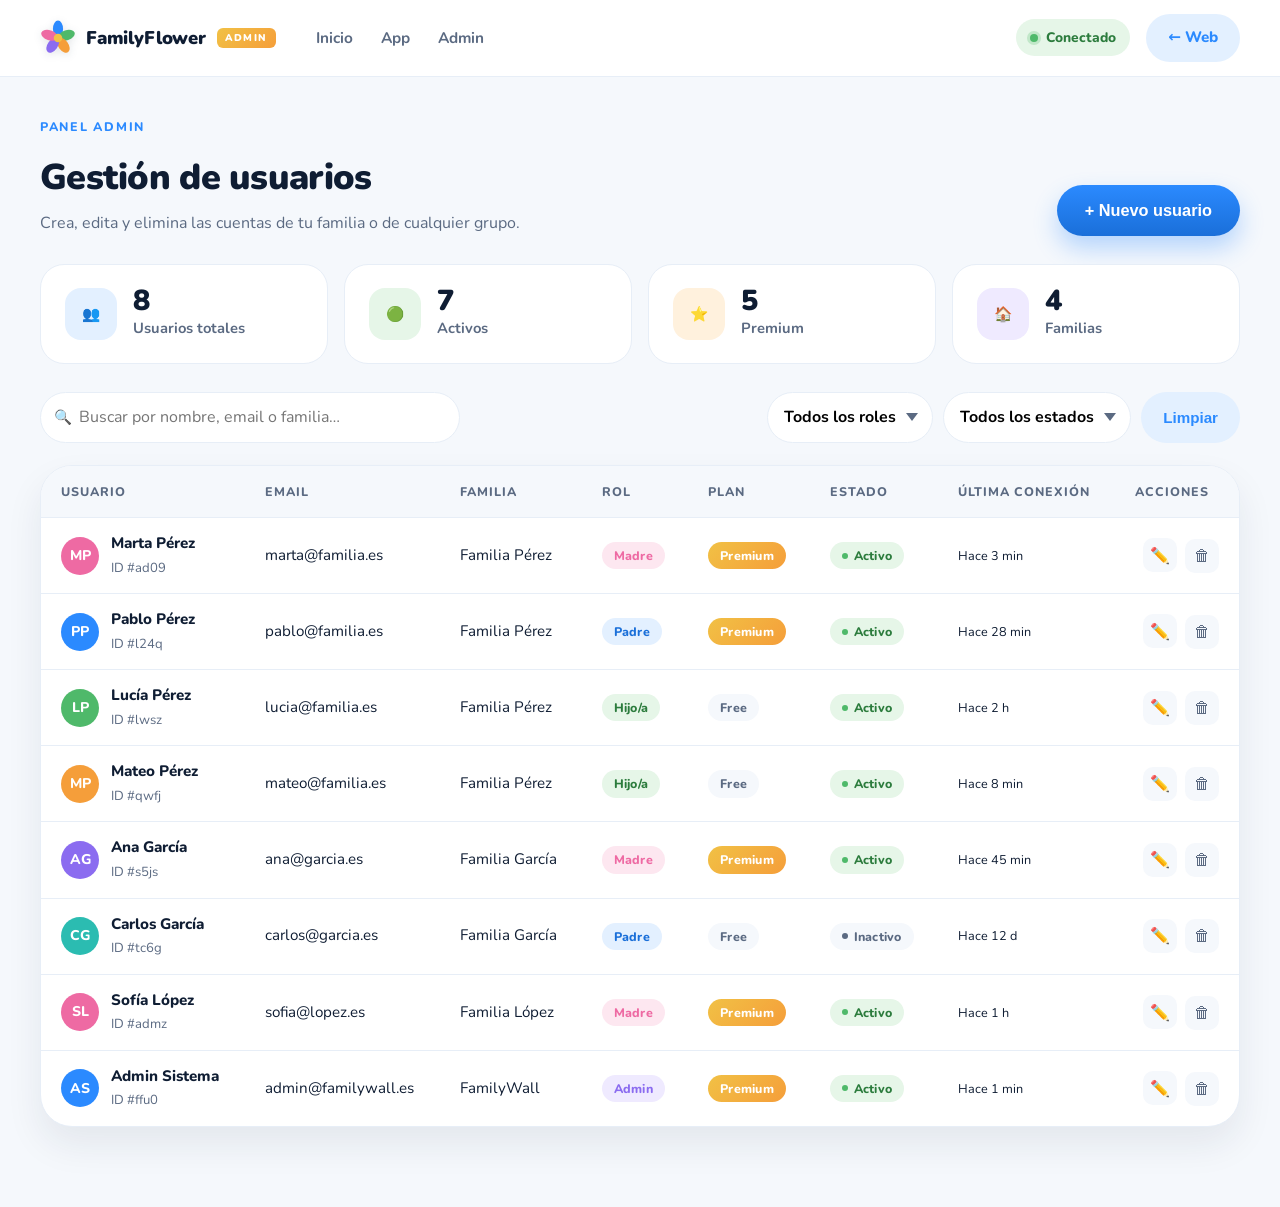
==== commit a1f2a872: "Add files via upload" ====
--- a/admin.html
+++ b/admin.html
@@ -3,7 +3,7 @@
 <head>
   <meta charset="UTF-8" />
   <meta name="viewport" content="width=device-width, initial-scale=1.0, viewport-fit=cover" />
-  <title>FamilyWall · Panel admin</title>
+  <title>FamilyFlower · Panel admin</title>
   <link rel="preconnect" href="https://fonts.googleapis.com">
   <link rel="preconnect" href="https://fonts.gstatic.com" crossorigin>
   <link href="https://fonts.googleapis.com/css2?family=Nunito:wght@400;600;700;800;900&display=swap" rel="stylesheet">
@@ -13,11 +13,18 @@
 
   <header class="site-header">
     <div class="container site-nav">
-      <a href="index.html" class="logo" aria-label="FamilyWall inicio">
-        <span class="logo-mark" aria-hidden="true">
-          <span></span><span></span><span></span><span></span>
+      <a href="index.html" class="logo" aria-label="FamilyFlower inicio">
+        <span class="logo-flower" aria-hidden="true">
+          <svg viewBox="0 0 32 32"><g transform="translate(16,16)">
+            <ellipse cx="0" cy="-8" rx="4.5" ry="7.5" fill="#2b8aff"/>
+            <ellipse cx="0" cy="-8" rx="4.5" ry="7.5" fill="#4fb96a" transform="rotate(72)"/>
+            <ellipse cx="0" cy="-8" rx="4.5" ry="7.5" fill="#f59e3a" transform="rotate(144)"/>
+            <ellipse cx="0" cy="-8" rx="4.5" ry="7.5" fill="#8b6cf0" transform="rotate(216)"/>
+            <ellipse cx="0" cy="-8" rx="4.5" ry="7.5" fill="#ee6aa3" transform="rotate(288)"/>
+            <circle r="3.8" fill="#f1c145"/>
+          </g></svg>
         </span>
-        <span class="logo-text">FamilyWall <em class="logo-tag">admin</em></span>
+        <span class="logo-text">FamilyFlower <em class="logo-tag">admin</em></span>
       </a>
       <nav class="nav-links" aria-label="Principal">
         <a href="index.html">Inicio</a>
--- a/styles.css
+++ b/styles.css
@@ -1897,3 +1897,370 @@
   .family-avatars { display: none; }
 }
 
+/* ═════════════════════════════════════════════
+   FAMILYFLOWER · LOGO + APP REDISEÑO
+   ═════════════════════════════════════════════ */
+
+/* Logo flor multicolor */
+.logo-flower {
+  display: inline-flex;
+  width: 36px; height: 36px;
+  filter: drop-shadow(0 2px 4px rgba(20, 43, 68, 0.12));
+  transition: transform .4s ease;
+}
+.logo-flower svg { width: 100%; height: 100%; }
+.logo:hover .logo-flower { transform: rotate(72deg); }
+
+.logo-text { font-weight: 900; letter-spacing: -0.01em; }
+
+/* ───── App hero (saludo en gradiente, igual que landing) ───── */
+.app-hero {
+  position: relative;
+  padding: 44px 0 56px;
+  background:
+    radial-gradient(circle at 92% 0%, rgba(139, 108, 240, 0.14), transparent 38%),
+    radial-gradient(circle at -10% 6%, rgba(43, 138, 255, 0.18), transparent 40%),
+    linear-gradient(180deg, #f7fbff 0%, #eaf2fb 100%);
+  border-bottom: 1px solid var(--line);
+  overflow: hidden;
+}
+.app-hero::before,
+.app-hero::after {
+  content: "";
+  position: absolute;
+  border-radius: 50%;
+  pointer-events: none;
+}
+.app-hero::before {
+  width: 280px; height: 280px;
+  background: rgba(238, 106, 163, 0.08);
+  top: -100px; right: 8%;
+}
+.app-hero::after {
+  width: 180px; height: 180px;
+  background: rgba(95, 184, 106, 0.10);
+  bottom: -80px; left: 30%;
+}
+.app-hero-grid {
+  display: grid;
+  grid-template-columns: 1.2fr 1fr;
+  gap: 32px;
+  align-items: center;
+  position: relative;
+  z-index: 1;
+}
+.app-hero h1 {
+  margin: 6px 0 10px;
+  font-size: clamp(1.8rem, 3vw, 2.6rem);
+  font-weight: 900;
+  letter-spacing: -0.02em;
+  line-height: 1.1;
+}
+.lead-light {
+  margin: 0;
+  color: var(--muted);
+  font-size: 1.05rem;
+}
+
+/* Summary tiles (en hero) */
+.app-summary {
+  display: grid;
+  grid-template-columns: repeat(3, 1fr);
+  gap: 12px;
+}
+.summary-tile {
+  background: #fff;
+  border-radius: var(--radius-lg);
+  padding: 18px 16px;
+  display: flex;
+  flex-direction: column;
+  align-items: flex-start;
+  gap: 4px;
+  box-shadow: var(--shadow);
+  border: 1px solid rgba(255, 255, 255, 0.6);
+  position: relative;
+  overflow: hidden;
+}
+.summary-tile-icon {
+  width: 38px; height: 38px;
+  border-radius: 12px;
+  display: grid;
+  place-items: center;
+  font-size: 1.2rem;
+  margin-bottom: 6px;
+}
+.summary-tile strong {
+  font-size: 1.7rem;
+  font-weight: 900;
+  letter-spacing: -0.02em;
+  line-height: 1;
+}
+.summary-tile span:not(.summary-tile-icon) {
+  color: var(--muted);
+  font-weight: 700;
+  font-size: 0.82rem;
+  line-height: 1.2;
+}
+.summary-tile--blue   .summary-tile-icon { background: var(--primary-soft); }
+.summary-tile--blue   strong { color: var(--primary); }
+.summary-tile--orange .summary-tile-icon { background: var(--orange-soft); }
+.summary-tile--orange strong { color: var(--orange); }
+.summary-tile--green  .summary-tile-icon { background: var(--green-soft); }
+.summary-tile--green  strong { color: #2c7c3d; }
+
+/* App main: el padding se reduce porque ya hay hero */
+.app-main { padding: 28px 0 80px; }
+
+/* Tabs island, centradas */
+.app-tabs {
+  margin: 0 auto 24px;
+  display: inline-flex;
+  flex-wrap: wrap;
+}
+
+/* Botón pequeño */
+.btn-sm { padding: 9px 16px; font-size: 0.86rem; }
+
+/* ───── CALENDARIO: layout 2 columnas ───── */
+.cal-layout {
+  display: grid;
+  grid-template-columns: 1.45fr 1fr;
+  gap: 22px;
+  align-items: start;
+}
+.cal-side { position: sticky; top: 96px; }
+
+.month-nav-inline {
+  display: inline-flex;
+  gap: 6px;
+}
+.month-nav-inline .ghost-button { width: 40px; height: 40px; font-size: 1.2rem; }
+
+#calendar-month-name { text-transform: capitalize; }
+
+@media (max-width: 940px) {
+  .cal-layout { grid-template-columns: 1fr; }
+  .cal-side { position: static; }
+}
+
+/* ───── MENÚ: grid semanal de 7 días ───── */
+.week-grid {
+  display: grid;
+  grid-template-columns: repeat(7, minmax(0, 1fr));
+  gap: 12px;
+  margin-top: 22px;
+}
+.day-col {
+  background: var(--bg-alt);
+  border-radius: var(--radius-lg);
+  padding: 14px 10px;
+  min-height: 220px;
+  display: flex;
+  flex-direction: column;
+  gap: 8px;
+  border: 1px solid transparent;
+  transition: border-color .18s ease, transform .18s ease;
+}
+.day-col:hover { border-color: var(--primary-soft); }
+.day-col.is-today {
+  background: linear-gradient(180deg, var(--primary-soft) 0%, #ffffff 80%);
+  border-color: rgba(43, 138, 255, 0.3);
+  box-shadow: var(--shadow-sm);
+}
+.day-col-head {
+  text-align: center;
+  padding-bottom: 6px;
+  border-bottom: 1px dashed var(--line);
+}
+.day-col-head .dow {
+  display: block;
+  font-size: 0.72rem;
+  font-weight: 800;
+  text-transform: uppercase;
+  letter-spacing: 0.1em;
+  color: var(--muted);
+}
+.day-col-head .dom {
+  display: block;
+  font-size: 1.4rem;
+  font-weight: 900;
+  letter-spacing: -0.02em;
+  line-height: 1;
+  margin-top: 4px;
+}
+.day-col.is-today .day-col-head .dom { color: var(--primary); }
+
+.dish-card {
+  background: #fff;
+  border-radius: 12px;
+  padding: 10px 12px;
+  font-size: 0.86rem;
+  font-weight: 700;
+  box-shadow: var(--shadow-sm);
+  border-left: 3px solid var(--orange);
+  position: relative;
+  display: flex;
+  flex-direction: column;
+  gap: 2px;
+}
+.dish-card small { color: var(--muted); font-weight: 600; font-size: 0.76rem; }
+.dish-card .dish-del {
+  position: absolute;
+  top: 6px; right: 6px;
+  width: 22px; height: 22px;
+  border: none;
+  background: transparent;
+  color: var(--muted);
+  font-size: 0.9rem;
+  cursor: pointer;
+  border-radius: 6px;
+  opacity: 0;
+  transition: opacity .18s ease, background .18s ease, color .18s ease;
+}
+.dish-card:hover .dish-del { opacity: 1; }
+.dish-card .dish-del:hover { background: var(--red-soft); color: var(--red); }
+
+.day-col-empty {
+  text-align: center;
+  color: var(--muted);
+  font-size: 0.78rem;
+  font-weight: 600;
+  padding: 14px 0;
+}
+
+@media (max-width: 1040px) {
+  .week-grid { grid-template-columns: repeat(4, 1fr); }
+}
+@media (max-width: 720px) {
+  .week-grid { grid-template-columns: repeat(2, 1fr); gap: 10px; }
+  .day-col { min-height: auto; }
+}
+
+/* ───── COMPRA: quick-add + secciones ───── */
+.quick-add {
+  display: grid;
+  grid-template-columns: 36px 1fr 140px auto;
+  gap: 10px;
+  align-items: center;
+  padding: 12px;
+  background: var(--bg-alt);
+  border-radius: var(--radius-lg);
+  margin-top: 22px;
+  margin-bottom: 22px;
+}
+.quick-add-icon {
+  width: 36px; height: 36px;
+  border-radius: 12px;
+  background: var(--primary);
+  color: #fff;
+  font-size: 1.4rem;
+  font-weight: 900;
+  display: grid;
+  place-items: center;
+}
+.quick-add input {
+  border: 1.5px solid var(--line);
+  border-radius: 12px;
+  padding: 11px 14px;
+  background: #fff;
+  font: inherit;
+  transition: border-color .18s ease, box-shadow .18s ease;
+}
+.quick-add input:focus {
+  outline: none;
+  border-color: var(--primary);
+  box-shadow: 0 0 0 4px rgba(43, 138, 255, 0.14);
+}
+@media (max-width: 720px) {
+  .quick-add { grid-template-columns: 36px 1fr; }
+  .quick-add input:nth-of-type(2) { grid-column: 1 / -1; }
+  .quick-add .btn { grid-column: 1 / -1; }
+}
+
+.muted-inline { color: var(--muted); font-weight: 700; font-size: 0.9rem; }
+
+.shopping-section { margin-top: 20px; }
+.shopping-section-title {
+  margin: 0 0 12px;
+  font-size: 0.78rem;
+  text-transform: uppercase;
+  letter-spacing: 0.12em;
+  color: var(--muted);
+  font-weight: 800;
+  display: inline-flex;
+  align-items: center;
+  gap: 8px;
+}
+.shopping-section-title span {
+  background: var(--primary-soft);
+  color: var(--primary);
+  padding: 2px 8px;
+  border-radius: 999px;
+  font-size: 0.74rem;
+}
+.shopping-section-title--done span {
+  background: var(--green-soft);
+  color: #2c7c3d;
+}
+
+.shopping-list {
+  display: grid;
+  gap: 10px;
+}
+
+/* Item de compra simplificado */
+.shop-row {
+  display: grid;
+  grid-template-columns: 24px 1fr auto auto;
+  gap: 12px;
+  align-items: center;
+  padding: 12px 14px;
+  background: #fff;
+  border: 1px solid var(--line);
+  border-radius: 14px;
+  transition: transform .18s ease, box-shadow .18s ease, opacity .18s ease;
+}
+.shop-row:hover { transform: translateY(-1px); box-shadow: var(--shadow-sm); }
+.shop-row input[type="checkbox"] {
+  width: 22px; height: 22px;
+  accent-color: var(--primary);
+  cursor: pointer;
+}
+.shop-row .shop-name {
+  font-weight: 800;
+  font-size: 0.96rem;
+}
+.shop-row .shop-qty {
+  color: var(--muted);
+  font-weight: 700;
+  font-size: 0.86rem;
+  background: var(--bg-alt);
+  padding: 4px 10px;
+  border-radius: 999px;
+}
+.shop-row.is-done { opacity: 0.55; background: var(--bg-alt); }
+.shop-row.is-done .shop-name { text-decoration: line-through; color: var(--muted); }
+
+/* Empty state minimal */
+.empty-msg {
+  text-align: center;
+  padding: 28px 14px;
+  color: var(--muted);
+  font-weight: 600;
+  background: var(--bg-alt);
+  border-radius: 14px;
+  font-size: 0.92rem;
+}
+
+/* Hero responsive */
+@media (max-width: 940px) {
+  .app-hero-grid { grid-template-columns: 1fr; }
+  .app-hero { padding: 32px 0 40px; }
+}
+@media (max-width: 540px) {
+  .app-summary { grid-template-columns: 1fr; }
+  .summary-tile { flex-direction: row; align-items: center; }
+  .summary-tile-icon { margin-bottom: 0; }
+  .summary-tile strong { font-size: 1.4rem; }
+}
+
